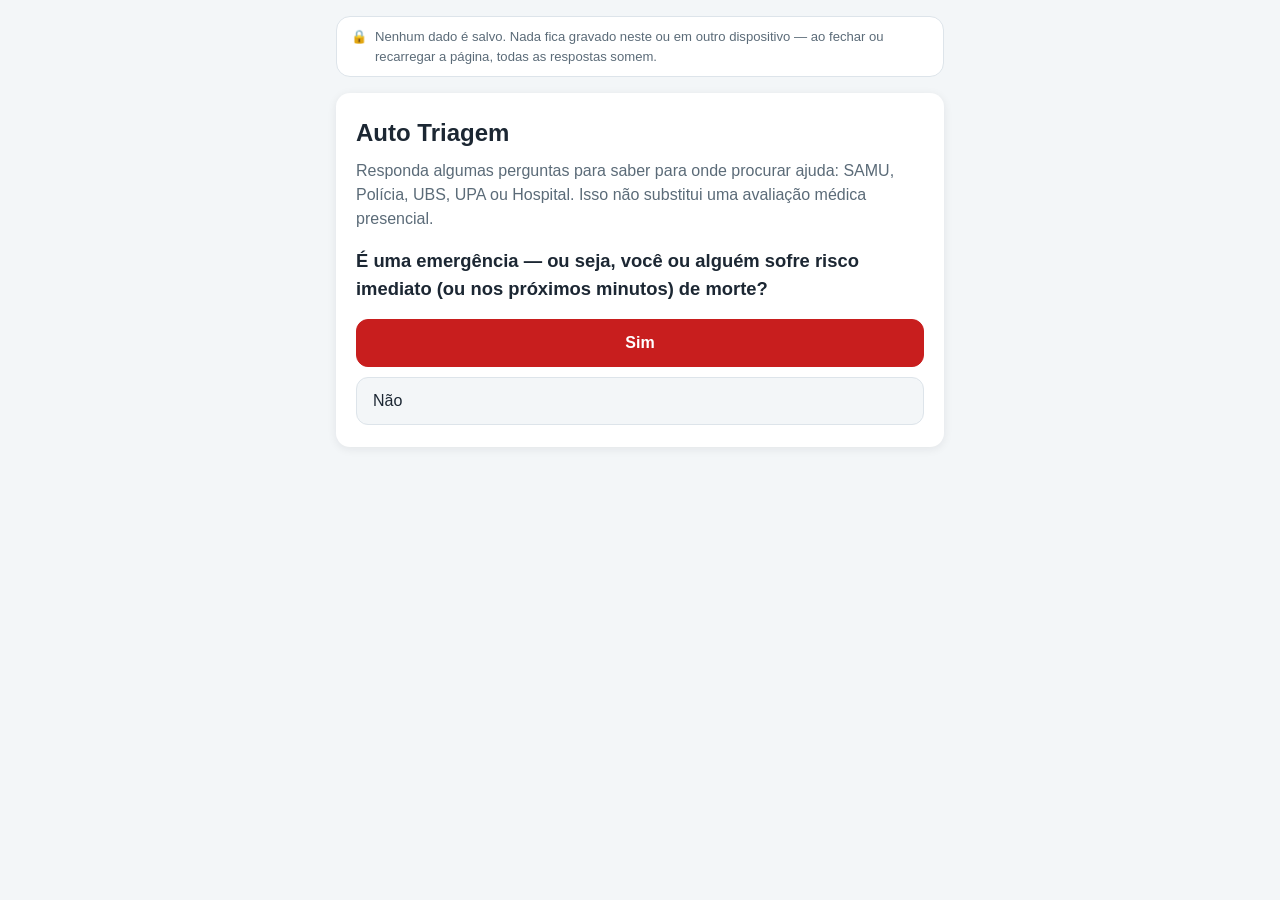
==== index.html @ 96cd01e3 "Add sistema de auto triagem (SAMU, Polícia, UBS, UPA, Hospital) App estático (HTML/CSS/JS puro, sem " ====
<!DOCTYPE html>
<html lang="pt-BR">
<head>
<meta charset="UTF-8" />
<meta name="viewport" content="width=device-width, initial-scale=1.0, maximum-scale=1" />
<title>Auto Triagem</title>
<meta name="description" content="Ferramenta de auto triagem para encaminhamento a SAMU, Polícia, UBS, UPA ou Hospital. Nenhum dado é salvo." />
<link rel="icon" href="data:," />
<link rel="stylesheet" href="styles.css" />
</head>
<body>
<div id="app" role="main"></div>
<script src="app.js"></script>
</body>
</html>
---- styles.css ----
:root {
  --bg: #f3f6f8;
  --surface: #ffffff;
  --text: #1c2733;
  --muted: #5b6b78;
  --border: #dde4ea;
  --primary: #0f766e;
  --primary-dark: #0b5750;
  --primary-contrast: #ffffff;
  --danger: #c81e1e;
  --danger-dark: #9c1717;
  --warning: #b45309;
  --warning-bg: #fef3c7;
  --hospital: #9d174d;
  --hospital-bg: #fce7f3;
  --upa: #b45309;
  --upa-bg: #fef3c7;
  --ubs: #15803d;
  --ubs-bg: #dcfce7;
  --samu: #c81e1e;
  --samu-bg: #fee2e2;
  --police: #4338ca;
  --police-bg: #e0e7ff;
  --radius: 14px;
  --shadow: 0 2px 10px rgba(20, 30, 40, 0.08);
}

@media (prefers-color-scheme: dark) {
  :root {
    --bg: #10161c;
    --surface: #1a232c;
    --text: #eef2f5;
    --muted: #a6b3bd;
    --border: #2a3742;
    --primary: #2dd4bf;
    --primary-dark: #14b8a6;
    --primary-contrast: #05201d;
    --danger: #f87171;
    --danger-dark: #ef4444;
    --warning: #fbbf24;
    --warning-bg: #3a2c0c;
    --hospital: #f472b6;
    --hospital-bg: #3a1130;
    --upa: #fbbf24;
    --upa-bg: #3a2c0c;
    --ubs: #4ade80;
    --ubs-bg: #0f2e1a;
    --samu: #f87171;
    --samu-bg: #3a1212;
    --police: #a5b4fc;
    --police-bg: #201f3a;
    --shadow: 0 2px 14px rgba(0, 0, 0, 0.4);
  }
}

* { box-sizing: border-box; }

html, body {
  margin: 0;
  padding: 0;
  background: var(--bg);
  color: var(--text);
  font-family: -apple-system, BlinkMacSystemFont, "Segoe UI", Roboto, Helvetica, Arial, sans-serif;
  line-height: 1.5;
}

#app {
  max-width: 640px;
  margin: 0 auto;
  padding: 16px 16px 48px;
  min-height: 100vh;
}

.privacy-banner {
  display: flex;
  gap: 8px;
  align-items: flex-start;
  background: var(--surface);
  border: 1px solid var(--border);
  border-radius: var(--radius);
  padding: 10px 14px;
  font-size: 0.82rem;
  color: var(--muted);
  margin-bottom: 16px;
}

.progress-wrap {
  height: 6px;
  background: var(--border);
  border-radius: 4px;
  margin-bottom: 20px;
  overflow: hidden;
}
.progress-bar {
  height: 100%;
  background: var(--primary);
  transition: width 0.25s ease;
}

.card {
  background: var(--surface);
  border-radius: var(--radius);
  box-shadow: var(--shadow);
  padding: 22px 20px;
  margin-bottom: 16px;
}

h1 {
  font-size: 1.5rem;
  margin: 0 0 8px;
}
h2 {
  font-size: 1.2rem;
  margin: 0 0 6px;
}
h3 {
  font-size: 1rem;
  margin: 18px 0 8px;
  color: var(--muted);
}
p.lede {
  color: var(--muted);
  margin-top: 0;
}

.step-label {
  font-size: 0.78rem;
  text-transform: uppercase;
  letter-spacing: 0.04em;
  color: var(--primary);
  font-weight: 700;
  margin-bottom: 6px;
}

.question {
  font-size: 1.15rem;
  font-weight: 600;
  margin: 0 0 16px;
}

.options {
  display: flex;
  flex-direction: column;
  gap: 10px;
}

.btn {
  display: block;
  width: 100%;
  text-align: left;
  background: var(--bg);
  border: 1.5px solid var(--border);
  color: var(--text);
  border-radius: 12px;
  padding: 14px 16px;
  font-size: 1rem;
  cursor: pointer;
  transition: border-color 0.15s, background 0.15s;
  font-family: inherit;
}
.btn:hover, .btn:focus-visible {
  border-color: var(--primary);
  background: color-mix(in srgb, var(--primary) 8%, var(--bg));
  outline: none;
}
.btn.selected {
  border-color: var(--primary);
  background: color-mix(in srgb, var(--primary) 14%, var(--bg));
  font-weight: 600;
}
.btn.primary {
  background: var(--primary);
  color: var(--primary-contrast);
  border-color: var(--primary);
  text-align: center;
  font-weight: 700;
}
.btn.primary:hover { background: var(--primary-dark); }
.btn.danger {
  background: var(--danger);
  border-color: var(--danger);
  color: #fff;
  text-align: center;
  font-weight: 700;
}
.btn.danger:hover { background: var(--danger-dark); }
.btn.ghost {
  background: transparent;
  border-color: transparent;
  color: var(--muted);
  text-align: center;
}
.btn.small {
  padding: 8px 12px;
  font-size: 0.85rem;
  width: auto;
  display: inline-block;
}

.btn-row {
  display: flex;
  gap: 10px;
  margin-top: 18px;
}
.btn-row .btn { flex: 1; }

input[type="number"], input[type="text"], input[type="date"] {
  width: 100%;
  padding: 13px 14px;
  font-size: 1.05rem;
  border-radius: 12px;
  border: 1.5px solid var(--border);
  background: var(--bg);
  color: var(--text);
  font-family: inherit;
}
input:focus { outline: 2px solid var(--primary); outline-offset: 1px; }

.field { margin-bottom: 14px; }
label.field-label {
  display: block;
  font-weight: 600;
  margin-bottom: 6px;
  font-size: 0.92rem;
}

.checklist {
  display: flex;
  flex-direction: column;
  gap: 8px;
}
.check-item {
  border: 1.5px solid var(--border);
  border-radius: 12px;
  padding: 4px 4px 4px 4px;
  background: var(--bg);
}
.check-item.checked { border-color: var(--primary); }
.check-item-header {
  display: flex;
  align-items: center;
  gap: 10px;
  padding: 10px 12px;
  cursor: pointer;
}
.check-item-header input[type="checkbox"] {
  width: 20px;
  height: 20px;
  flex-shrink: 0;
  accent-color: var(--primary);
}
.check-item-header span { font-size: 0.98rem; }
.sub-question {
  padding: 4px 14px 14px 44px;
}
.sub-question .sub-q-text {
  font-size: 0.85rem;
  color: var(--muted);
  margin-bottom: 6px;
}
.sub-options {
  display: flex;
  flex-direction: column;
  gap: 6px;
}
.sub-opt {
  display: flex;
  align-items: center;
  gap: 8px;
  font-size: 0.92rem;
  cursor: pointer;
}
.sub-opt input { accent-color: var(--primary); }

.category-title {
  font-weight: 700;
  font-size: 0.95rem;
  margin: 20px 0 8px;
  color: var(--text);
  border-bottom: 1px solid var(--border);
  padding-bottom: 4px;
}
.category-title:first-child { margin-top: 0; }

.extra-field {
  margin: 8px 14px 12px 44px;
}

.chip-row {
  display: flex;
  gap: 8px;
}
.chip-row .btn { flex: 1; text-align: center; }

.result-hero {
  border-radius: var(--radius);
  padding: 28px 20px;
  text-align: center;
  margin-bottom: 16px;
}
.result-hero.samu { background: var(--samu-bg); color: var(--samu); }
.result-hero.hospital { background: var(--hospital-bg); color: var(--hospital); }
.result-hero.upa { background: var(--upa-bg); color: var(--upa); }
.result-hero.ubs { background: var(--ubs-bg); color: var(--ubs); }
.result-hero .big-label {
  font-size: 1.9rem;
  font-weight: 800;
  margin: 6px 0;
}
.result-hero .sub-label {
  font-size: 0.95rem;
  color: var(--text);
  opacity: 0.85;
}

.call-btn {
  display: block;
  text-decoration: none;
  text-align: center;
  padding: 16px;
  border-radius: 12px;
  font-weight: 800;
  font-size: 1.15rem;
  margin-top: 14px;
}
.call-btn.samu { background: var(--samu); color: #fff; }
.call-btn.police { background: var(--police); color: #fff; }
.call-btn.outline {
  background: transparent;
  border: 1.5px solid currentColor;
}

.police-alert {
  background: var(--police-bg);
  color: var(--police);
  border-radius: var(--radius);
  padding: 16px 18px;
  margin-bottom: 16px;
}
.police-alert h2 { color: inherit; }

.summary-list {
  list-style: none;
  padding: 0;
  margin: 0;
  font-size: 0.92rem;
}
.summary-list li {
  padding: 7px 0;
  border-bottom: 1px solid var(--border);
  display: flex;
  justify-content: space-between;
  gap: 10px;
}
.summary-list li:last-child { border-bottom: none; }
.summary-list .k { color: var(--muted); }
.summary-list .v { font-weight: 600; text-align: right; }

.disclaimer {
  font-size: 0.8rem;
  color: var(--muted);
  text-align: center;
  margin-top: 22px;
  line-height: 1.5;
}

.error-text {
  color: var(--danger);
  font-size: 0.85rem;
  margin-top: -8px;
  margin-bottom: 12px;
}

.tag {
  display: inline-block;
  font-size: 0.72rem;
  font-weight: 700;
  padding: 2px 8px;
  border-radius: 999px;
  margin-left: 6px;
  vertical-align: middle;
}
.tag.samu { background: var(--samu-bg); color: var(--samu); }
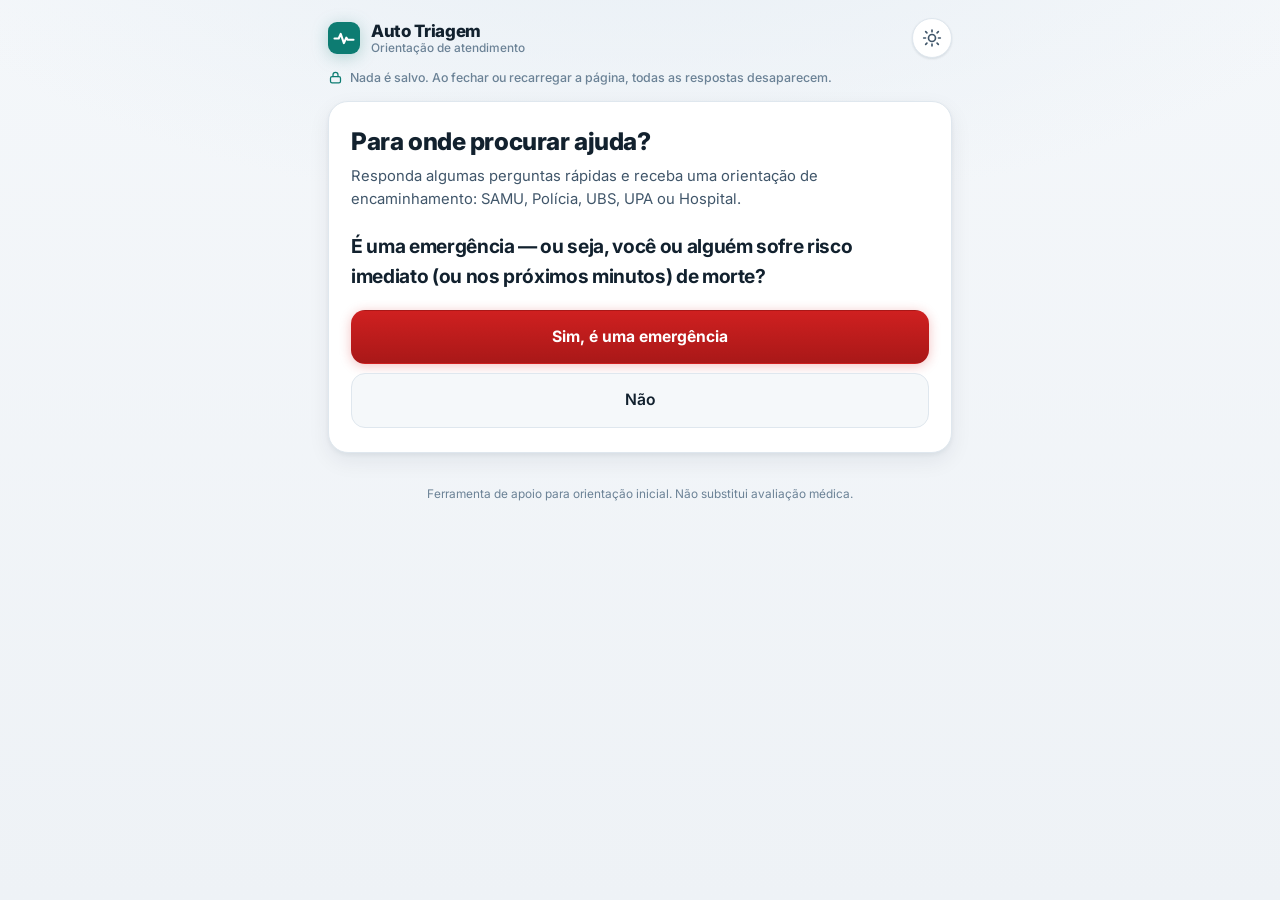
==== commit b70ea1f0: "Redesenha a interface e adiciona tema, sliders e acordeões - Tema claro (padrão) e escuro, alternado" ====
--- a/index.html
+++ b/index.html
@@ -1,15 +1,60 @@
 <!DOCTYPE html>
-<html lang="pt-BR">
+<html lang="pt-BR" data-theme="light">
 <head>
 <meta charset="UTF-8" />
-<meta name="viewport" content="width=device-width, initial-scale=1.0, maximum-scale=1" />
+<meta name="viewport" content="width=device-width, initial-scale=1.0" />
+<meta name="color-scheme" content="light dark" />
 <title>Auto Triagem</title>
 <meta name="description" content="Ferramenta de auto triagem para encaminhamento a SAMU, Polícia, UBS, UPA ou Hospital. Nenhum dado é salvo." />
 <link rel="icon" href="data:," />
+<link rel="preconnect" href="https://fonts.googleapis.com" />
+<link rel="preconnect" href="https://fonts.gstatic.com" crossorigin />
+<link href="https://fonts.googleapis.com/css2?family=Inter:wght@400;500;600;700;800&display=swap" rel="stylesheet" />
 <link rel="stylesheet" href="styles.css" />
 </head>
 <body>
-<div id="app" role="main"></div>
+
+<header class="app-header">
+  <div class="brand">
+    <span class="brand-mark" aria-hidden="true">
+      <svg viewBox="0 0 32 32" width="32" height="32">
+        <rect width="32" height="32" rx="9" fill="currentColor" />
+        <path d="M6.5 16.5h4.2l2-4.6 3.2 9.2 2.4-5.4 1.5 2.1h5.7"
+              stroke="#fff" stroke-width="2.1" fill="none"
+              stroke-linecap="round" stroke-linejoin="round" />
+      </svg>
+    </span>
+    <span class="brand-text">
+      <strong>Auto Triagem</strong>
+      <small>Orientação de atendimento</small>
+    </span>
+  </div>
+
+  <button id="theme-toggle" class="icon-btn" type="button" aria-label="Alternar tema claro e escuro" title="Alternar tema">
+    <svg class="ico-sun" viewBox="0 0 24 24" width="20" height="20" fill="none" stroke="currentColor" stroke-width="2" stroke-linecap="round">
+      <circle cx="12" cy="12" r="4.2" />
+      <path d="M12 2.4v2.2M12 19.4v2.2M4.2 12H2M22 12h-2.2M5.9 5.9 4.4 4.4M19.6 19.6l-1.5-1.5M18.1 5.9l1.5-1.5M4.4 19.6l1.5-1.5" />
+    </svg>
+    <svg class="ico-moon" viewBox="0 0 24 24" width="20" height="20" fill="none" stroke="currentColor" stroke-width="2" stroke-linecap="round" stroke-linejoin="round">
+      <path d="M20.5 14.3A8.6 8.6 0 0 1 9.7 3.5a8.6 8.6 0 1 0 10.8 10.8Z" />
+    </svg>
+  </button>
+</header>
+
+<div class="privacy-note" role="note">
+  <svg viewBox="0 0 24 24" width="15" height="15" fill="none" stroke="currentColor" stroke-width="2" stroke-linecap="round" stroke-linejoin="round" aria-hidden="true">
+    <rect x="4" y="10.5" width="16" height="10" rx="2.5" />
+    <path d="M8 10.5V7.6a4 4 0 0 1 8 0v2.9" />
+  </svg>
+  <span>Nada é salvo. Ao fechar ou recarregar a página, todas as respostas desaparecem.</span>
+</div>
+
+<main id="app" role="main"></main>
+
+<footer class="app-footer">
+  Ferramenta de apoio para orientação inicial. Não substitui avaliação médica.
+</footer>
+
 <script src="app.js"></script>
 </body>
 </html>
--- a/styles.css
+++ b/styles.css
@@ -1,383 +1,770 @@
+/* =========================================================================
+   AUTO TRIAGEM — folha de estilo
+   Tema claro por padrão; tema escuro via [data-theme="dark"] no <html>.
+   ========================================================================= */
+
+/* ------------------------------ Tokens: claro ---------------------------- */
+
 :root {
-  --bg: #f3f6f8;
+  --bg: #eef2f6;
+  --bg-grad-a: #e8eff5;
+  --bg-grad-b: #f4f7fa;
   --surface: #ffffff;
-  --text: #1c2733;
-  --muted: #5b6b78;
-  --border: #dde4ea;
-  --primary: #0f766e;
-  --primary-dark: #0b5750;
-  --primary-contrast: #ffffff;
-  --danger: #c81e1e;
-  --danger-dark: #9c1717;
-  --warning: #b45309;
-  --warning-bg: #fef3c7;
-  --hospital: #9d174d;
-  --hospital-bg: #fce7f3;
-  --upa: #b45309;
-  --upa-bg: #fef3c7;
-  --ubs: #15803d;
-  --ubs-bg: #dcfce7;
-  --samu: #c81e1e;
-  --samu-bg: #fee2e2;
-  --police: #4338ca;
-  --police-bg: #e0e7ff;
-  --radius: 14px;
-  --shadow: 0 2px 10px rgba(20, 30, 40, 0.08);
-}
-
-@media (prefers-color-scheme: dark) {
-  :root {
-    --bg: #10161c;
-    --surface: #1a232c;
-    --text: #eef2f5;
-    --muted: #a6b3bd;
-    --border: #2a3742;
-    --primary: #2dd4bf;
-    --primary-dark: #14b8a6;
-    --primary-contrast: #05201d;
-    --danger: #f87171;
-    --danger-dark: #ef4444;
-    --warning: #fbbf24;
-    --warning-bg: #3a2c0c;
-    --hospital: #f472b6;
-    --hospital-bg: #3a1130;
-    --upa: #fbbf24;
-    --upa-bg: #3a2c0c;
-    --ubs: #4ade80;
-    --ubs-bg: #0f2e1a;
-    --samu: #f87171;
-    --samu-bg: #3a1212;
-    --police: #a5b4fc;
-    --police-bg: #201f3a;
-    --shadow: 0 2px 14px rgba(0, 0, 0, 0.4);
-  }
-}
+  --surface-2: #f5f8fa;
+  --surface-3: #eef3f7;
+
+  --text: #12212e;
+  --text-soft: #40566a;
+  --muted: #6b8296;
+
+  --border: #dfe7ee;
+  --border-strong: #c8d5e0;
+
+  --brand: #0d7c72;
+  --brand-strong: #0a615a;
+  --brand-soft: #e2f3f1;
+  --brand-on: #ffffff;
+
+  --danger: #cf2020;
+  --danger-strong: #a91818;
+  --danger-soft: #fdeaea;
+  --danger-on: #ffffff;
+
+  --hospital: #a41248;
+  --hospital-soft: #fce9f0;
+  --upa: #a75a06;
+  --upa-soft: #fdf1dc;
+  --ubs: #17743d;
+  --ubs-soft: #e2f6e9;
+  --police: #3b3ac4;
+  --police-soft: #e8e8fc;
+  --police-on: #ffffff;
+
+  --track: #dbe4ec;
+  --shadow-sm: 0 1px 2px rgba(15, 35, 55, .06), 0 1px 3px rgba(15, 35, 55, .05);
+  --shadow: 0 2px 4px rgba(15, 35, 55, .05), 0 8px 22px rgba(15, 35, 55, .07);
+  --shadow-lg: 0 4px 10px rgba(15, 35, 55, .07), 0 18px 40px rgba(15, 35, 55, .11);
+  --ring: rgba(13, 124, 114, .28);
+
+  --r-sm: 10px;
+  --r: 14px;
+  --r-lg: 20px;
+  --r-full: 999px;
+}
+
+/* ------------------------------ Tokens: escuro --------------------------- */
+
+:root[data-theme="dark"] {
+  --bg: #0b1117;
+  --bg-grad-a: #0d151d;
+  --bg-grad-b: #0a1016;
+  --surface: #151f29;
+  --surface-2: #1b2732;
+  --surface-3: #223040;
+
+  --text: #eaf1f7;
+  --text-soft: #b7c7d4;
+  --muted: #8ba0b1;
+
+  --border: #263442;
+  --border-strong: #35485a;
+
+  --brand: #2fd0bd;
+  --brand-strong: #55e0cf;
+  --brand-soft: #10312e;
+  --brand-on: #04201d;
+
+  --danger: #ff7070;
+  --danger-strong: #f45252;
+  --danger-soft: #331414;
+  --danger-on: #2c0606;
+
+  --hospital: #ff8ec0;
+  --hospital-soft: #35112a;
+  --upa: #ffc861;
+  --upa-soft: #33260c;
+  --ubs: #62e08e;
+  --ubs-soft: #0d2c1a;
+  --police: #a9aaff;
+  --police-soft: #1c1c3d;
+  --police-on: #12113a;
+
+  --track: #2b3a49;
+  --shadow-sm: 0 1px 2px rgba(0, 0, 0, .4);
+  --shadow: 0 2px 6px rgba(0, 0, 0, .45), 0 10px 26px rgba(0, 0, 0, .4);
+  --shadow-lg: 0 6px 14px rgba(0, 0, 0, .5), 0 20px 46px rgba(0, 0, 0, .5);
+  --ring: rgba(47, 208, 189, .32);
+}
+
+/* --------------------------------- Base ---------------------------------- */
 
 * { box-sizing: border-box; }
 
-html, body {
+html { -webkit-text-size-adjust: 100%; }
+
+body {
   margin: 0;
-  padding: 0;
-  background: var(--bg);
+  min-height: 100vh;
+  background:
+    radial-gradient(1100px 460px at 50% -12%, var(--bg-grad-a), transparent 70%),
+    linear-gradient(180deg, var(--bg-grad-b), var(--bg));
+  background-attachment: fixed;
   color: var(--text);
-  font-family: -apple-system, BlinkMacSystemFont, "Segoe UI", Roboto, Helvetica, Arial, sans-serif;
-  line-height: 1.5;
-}
+  font-family: "Inter", -apple-system, BlinkMacSystemFont, "Segoe UI", Roboto, Helvetica, Arial, sans-serif;
+  font-size: 16px;
+  line-height: 1.55;
+  -webkit-font-smoothing: antialiased;
+}
+
+h1, h2, h3 { line-height: 1.25; letter-spacing: -0.017em; }
+
+/* -------------------------------- Header --------------------------------- */
+
+.app-header {
+  max-width: 660px;
+  margin: 0 auto;
+  padding: 18px 18px 10px;
+  display: flex;
+  align-items: center;
+  justify-content: space-between;
+  gap: 12px;
+}
+
+.brand { display: flex; align-items: center; gap: 11px; min-width: 0; }
+.brand-mark { color: var(--brand); display: flex; filter: drop-shadow(0 3px 8px var(--ring)); }
+.brand-text { display: flex; flex-direction: column; line-height: 1.2; min-width: 0; }
+.brand-text strong { font-size: 1.06rem; font-weight: 800; letter-spacing: -0.02em; }
+.brand-text small { font-size: 0.74rem; color: var(--muted); font-weight: 500; }
+
+.icon-btn {
+  flex-shrink: 0;
+  width: 40px;
+  height: 40px;
+  display: grid;
+  place-items: center;
+  border-radius: var(--r-full);
+  border: 1px solid var(--border);
+  background: var(--surface);
+  color: var(--text-soft);
+  cursor: pointer;
+  box-shadow: var(--shadow-sm);
+  transition: color .15s, border-color .15s, transform .12s;
+}
+.icon-btn:hover { color: var(--brand); border-color: var(--brand); }
+.icon-btn:active { transform: scale(.94); }
+.icon-btn .ico-moon { display: none; }
+:root[data-theme="dark"] .icon-btn .ico-sun { display: none; }
+:root[data-theme="dark"] .icon-btn .ico-moon { display: block; }
+
+/* ----------------------------- Nota privacidade -------------------------- */
+
+.privacy-note {
+  max-width: 660px;
+  margin: 0 auto;
+  padding: 0 18px 14px;
+  display: flex;
+  align-items: center;
+  gap: 7px;
+  font-size: 0.775rem;
+  color: var(--muted);
+  font-weight: 500;
+}
+.privacy-note svg { flex-shrink: 0; color: var(--brand); }
+
+/* --------------------------------- Layout -------------------------------- */
 
 #app {
-  max-width: 640px;
+  max-width: 660px;
   margin: 0 auto;
-  padding: 16px 16px 48px;
-  min-height: 100vh;
-}
-
-.privacy-banner {
-  display: flex;
-  gap: 8px;
-  align-items: flex-start;
+  padding: 0 18px 12px;
+}
+
+.app-footer {
+  max-width: 660px;
+  margin: 0 auto;
+  padding: 6px 18px 40px;
+  text-align: center;
+  font-size: 0.74rem;
+  color: var(--muted);
+}
+
+/* -------------------------------- Progresso ------------------------------ */
+
+.progress {
+  display: flex;
+  align-items: center;
+  gap: 11px;
+  margin-bottom: 16px;
+}
+.progress-track {
+  flex: 1;
+  height: 6px;
+  background: var(--track);
+  border-radius: var(--r-full);
+  overflow: hidden;
+}
+.progress-fill {
+  height: 100%;
+  border-radius: var(--r-full);
+  background: linear-gradient(90deg, var(--brand), var(--brand-strong));
+  transition: width .35s cubic-bezier(.4, 0, .2, 1);
+}
+.progress-step {
+  font-size: 0.72rem;
+  font-weight: 700;
+  color: var(--muted);
+  font-variant-numeric: tabular-nums;
+  white-space: nowrap;
+}
+
+/* --------------------------------- Cards --------------------------------- */
+
+.card {
   background: var(--surface);
   border: 1px solid var(--border);
-  border-radius: var(--radius);
-  padding: 10px 14px;
-  font-size: 0.82rem;
-  color: var(--muted);
-  margin-bottom: 16px;
-}
-
-.progress-wrap {
-  height: 6px;
-  background: var(--border);
-  border-radius: 4px;
-  margin-bottom: 20px;
-  overflow: hidden;
-}
-.progress-bar {
-  height: 100%;
-  background: var(--primary);
-  transition: width 0.25s ease;
-}
-
-.card {
-  background: var(--surface);
-  border-radius: var(--radius);
+  border-radius: var(--r-lg);
   box-shadow: var(--shadow);
-  padding: 22px 20px;
-  margin-bottom: 16px;
-}
-
-h1 {
-  font-size: 1.5rem;
-  margin: 0 0 8px;
-}
-h2 {
+  padding: 24px 22px;
+  margin-bottom: 14px;
+  animation: rise .32s cubic-bezier(.2, .7, .3, 1) both;
+}
+
+@keyframes rise {
+  from { opacity: 0; transform: translateY(9px); }
+  to   { opacity: 1; transform: none; }
+}
+@media (prefers-reduced-motion: reduce) {
+  .card { animation: none; }
+  * { transition-duration: .01ms !important; }
+}
+
+.eyebrow {
+  display: inline-flex;
+  align-items: center;
+  gap: 6px;
+  font-size: 0.68rem;
+  font-weight: 800;
+  text-transform: uppercase;
+  letter-spacing: .09em;
+  color: var(--brand);
+  background: var(--brand-soft);
+  padding: 4px 10px;
+  border-radius: var(--r-full);
+  margin-bottom: 13px;
+}
+.eyebrow.is-danger { color: var(--danger); background: var(--danger-soft); }
+
+h1 { font-size: 1.52rem; font-weight: 800; margin: 0 0 8px; }
+h2 { font-size: 1.12rem; font-weight: 700; margin: 0 0 8px; }
+
+.lede { color: var(--text-soft); margin: 0 0 4px; font-size: 0.925rem; }
+
+.question {
   font-size: 1.2rem;
+  font-weight: 700;
+  letter-spacing: -0.018em;
   margin: 0 0 6px;
 }
-h3 {
-  font-size: 1rem;
-  margin: 18px 0 8px;
-  color: var(--muted);
-}
-p.lede {
-  color: var(--muted);
-  margin-top: 0;
-}
-
-.step-label {
-  font-size: 0.78rem;
-  text-transform: uppercase;
-  letter-spacing: 0.04em;
-  color: var(--primary);
-  font-weight: 700;
-  margin-bottom: 6px;
-}
-
-.question {
-  font-size: 1.15rem;
-  font-weight: 600;
-  margin: 0 0 16px;
-}
-
-.options {
-  display: flex;
-  flex-direction: column;
-  gap: 10px;
-}
+.hint {
+  font-size: 0.85rem;
+  color: var(--muted);
+  margin: 0 0 18px;
+}
+.question + .options,
+.question + .range-field,
+.question + .accordion { margin-top: 18px; }
+
+/* -------------------------------- Botões --------------------------------- */
+
+.options { display: flex; flex-direction: column; gap: 9px; }
 
 .btn {
   display: block;
   width: 100%;
   text-align: left;
-  background: var(--bg);
+  font: inherit;
+  font-size: 0.98rem;
+  font-weight: 500;
+  color: var(--text);
+  background: var(--surface-2);
   border: 1.5px solid var(--border);
-  color: var(--text);
-  border-radius: 12px;
+  border-radius: var(--r);
   padding: 14px 16px;
-  font-size: 1rem;
-  cursor: pointer;
-  transition: border-color 0.15s, background 0.15s;
-  font-family: inherit;
-}
-.btn:hover, .btn:focus-visible {
-  border-color: var(--primary);
-  background: color-mix(in srgb, var(--primary) 8%, var(--bg));
-  outline: none;
-}
-.btn.selected {
-  border-color: var(--primary);
-  background: color-mix(in srgb, var(--primary) 14%, var(--bg));
-  font-weight: 600;
-}
+  cursor: pointer;
+  transition: border-color .15s, background .15s, transform .1s, box-shadow .15s;
+}
+.btn:hover {
+  border-color: var(--brand);
+  background: var(--brand-soft);
+}
+.btn:active { transform: scale(.988); }
+.btn:focus-visible { outline: none; box-shadow: 0 0 0 3.5px var(--ring); border-color: var(--brand); }
+
 .btn.primary {
-  background: var(--primary);
-  color: var(--primary-contrast);
-  border-color: var(--primary);
   text-align: center;
   font-weight: 700;
-}
-.btn.primary:hover { background: var(--primary-dark); }
+  color: var(--brand-on);
+  background: linear-gradient(180deg, var(--brand), var(--brand-strong));
+  border-color: transparent;
+  box-shadow: 0 2px 10px var(--ring);
+}
+.btn.primary:hover { filter: brightness(1.07); background: linear-gradient(180deg, var(--brand), var(--brand-strong)); }
+
 .btn.danger {
-  background: var(--danger);
-  border-color: var(--danger);
-  color: #fff;
   text-align: center;
   font-weight: 700;
-}
-.btn.danger:hover { background: var(--danger-dark); }
-.btn.ghost {
+  color: var(--danger-on);
+  background: linear-gradient(180deg, var(--danger), var(--danger-strong));
+  border-color: transparent;
+  box-shadow: 0 2px 12px rgba(207, 32, 32, .28);
+}
+.btn.danger:hover { filter: brightness(1.06); background: linear-gradient(180deg, var(--danger), var(--danger-strong)); }
+
+.btn.subtle {
+  text-align: center;
   background: transparent;
-  border-color: transparent;
-  color: var(--muted);
+  border-color: var(--border-strong);
+  color: var(--text-soft);
+  font-weight: 600;
+}
+.btn.subtle:hover { border-color: var(--brand); color: var(--brand); background: var(--brand-soft); }
+
+.btn.center { text-align: center; font-weight: 600; }
+
+.btn-row { display: flex; gap: 9px; margin-top: 18px; }
+.btn-row .btn { flex: 1; }
+.btn-row .btn.grow-2 { flex: 1.6; }
+
+.back-btn {
+  display: inline-flex;
+  align-items: center;
+  gap: 5px;
+  background: none;
+  border: none;
+  font: inherit;
+  font-size: 0.82rem;
+  font-weight: 600;
+  color: var(--muted);
+  cursor: pointer;
+  padding: 0;
+  margin-bottom: 14px;
+  transition: color .15s;
+}
+.back-btn:hover { color: var(--brand); }
+
+/* -------------------------- Chips (trimestre) ---------------------------- */
+
+.chip-row { display: flex; gap: 9px; }
+.chip {
+  flex: 1;
+  font: inherit;
+  font-size: 1.28rem;
+  font-weight: 800;
+  color: var(--text);
+  background: var(--surface-2);
+  border: 1.5px solid var(--border);
+  border-radius: var(--r);
+  padding: 20px 6px 15px;
+  cursor: pointer;
+  line-height: 1.1;
+  transition: border-color .15s, background .15s, transform .1s;
+}
+.chip small {
+  display: block;
+  font-size: 0.66rem;
+  font-weight: 600;
+  color: var(--muted);
+  text-transform: uppercase;
+  letter-spacing: .07em;
+  margin-top: 4px;
+}
+.chip:hover { border-color: var(--brand); background: var(--brand-soft); }
+.chip:active { transform: scale(.97); }
+
+/* -------------------------------- Range ---------------------------------- */
+
+.range-field {
+  background: var(--surface-2);
+  border: 1px solid var(--border);
+  border-radius: var(--r-lg);
+  padding: 22px 20px 16px;
+}
+
+.range-readout {
   text-align: center;
-}
-.btn.small {
-  padding: 8px 12px;
-  font-size: 0.85rem;
-  width: auto;
-  display: inline-block;
-}
-
-.btn-row {
-  display: flex;
+  margin-bottom: 16px;
+  line-height: 1;
+}
+.range-value {
+  font-size: 3.1rem;
+  font-weight: 800;
+  letter-spacing: -0.045em;
+  color: var(--brand);
+  font-variant-numeric: tabular-nums;
+}
+.range-unit {
+  display: block;
+  font-size: 0.79rem;
+  font-weight: 600;
+  color: var(--muted);
+  text-transform: uppercase;
+  letter-spacing: .1em;
+  margin-top: 7px;
+}
+
+input[type="range"] {
+  -webkit-appearance: none;
+  appearance: none;
+  width: 100%;
+  height: 8px;
+  margin: 8px 0;
+  border-radius: var(--r-full);
+  background: linear-gradient(
+    to right,
+    var(--brand) 0%,
+    var(--brand) var(--fill, 50%),
+    var(--track) var(--fill, 50%),
+    var(--track) 100%
+  );
+  cursor: pointer;
+  outline: none;
+}
+input[type="range"]::-webkit-slider-thumb {
+  -webkit-appearance: none;
+  appearance: none;
+  width: 27px;
+  height: 27px;
+  border-radius: 50%;
+  background: var(--surface);
+  border: 3.5px solid var(--brand);
+  box-shadow: var(--shadow-sm);
+  cursor: grab;
+  transition: transform .12s;
+}
+input[type="range"]::-webkit-slider-thumb:active { transform: scale(1.14); cursor: grabbing; }
+input[type="range"]::-moz-range-thumb {
+  width: 20px;
+  height: 20px;
+  border-radius: 50%;
+  background: var(--surface);
+  border: 3.5px solid var(--brand);
+  box-shadow: var(--shadow-sm);
+  cursor: grab;
+}
+input[type="range"]:focus-visible { box-shadow: 0 0 0 3.5px var(--ring); }
+
+.range-scale {
+  display: flex;
+  justify-content: space-between;
+  font-size: 0.72rem;
+  font-weight: 600;
+  color: var(--muted);
+  font-variant-numeric: tabular-nums;
+}
+
+/* ------------------------------- Acordeão -------------------------------- */
+
+.accordion { display: flex; flex-direction: column; gap: 9px; }
+
+.section {
+  border: 1px solid var(--border);
+  border-radius: var(--r);
+  background: var(--surface-2);
+  overflow: hidden;
+  transition: border-color .18s, box-shadow .18s;
+}
+.section.open { border-color: var(--border-strong); box-shadow: var(--shadow-sm); }
+.section.has-marks { border-color: var(--brand); }
+
+.section-head {
+  display: flex;
+  align-items: center;
   gap: 10px;
-  margin-top: 18px;
-}
-.btn-row .btn { flex: 1; }
-
-input[type="number"], input[type="text"], input[type="date"] {
   width: 100%;
-  padding: 13px 14px;
-  font-size: 1.05rem;
-  border-radius: 12px;
-  border: 1.5px solid var(--border);
-  background: var(--bg);
+  font: inherit;
+  text-align: left;
+  background: none;
+  border: none;
+  padding: 15px 16px;
+  cursor: pointer;
   color: var(--text);
-  font-family: inherit;
-}
-input:focus { outline: 2px solid var(--primary); outline-offset: 1px; }
-
-.field { margin-bottom: 14px; }
-label.field-label {
-  display: block;
-  font-weight: 600;
-  margin-bottom: 6px;
-  font-size: 0.92rem;
-}
-
-.checklist {
-  display: flex;
-  flex-direction: column;
-  gap: 8px;
-}
+}
+.section-title { flex: 1; font-weight: 700; font-size: 0.96rem; }
+.section-count {
+  font-size: 0.7rem;
+  font-weight: 800;
+  color: var(--brand-on);
+  background: var(--brand);
+  border-radius: var(--r-full);
+  min-width: 21px;
+  height: 21px;
+  padding: 0 6px;
+  display: grid;
+  place-items: center;
+  font-variant-numeric: tabular-nums;
+}
+.section-caret {
+  color: var(--muted);
+  flex-shrink: 0;
+  transition: transform .22s cubic-bezier(.4, 0, .2, 1);
+}
+.section.open .section-caret { transform: rotate(180deg); }
+
+.section-body { padding: 0 10px 10px; display: flex; flex-direction: column; gap: 7px; }
+.section:not(.open) .section-body { display: none; }
+
+/* ------------------------------ Itens marcáveis -------------------------- */
+
 .check-item {
   border: 1.5px solid var(--border);
-  border-radius: 12px;
-  padding: 4px 4px 4px 4px;
-  background: var(--bg);
-}
-.check-item.checked { border-color: var(--primary); }
-.check-item-header {
-  display: flex;
-  align-items: center;
-  gap: 10px;
-  padding: 10px 12px;
-  cursor: pointer;
-}
-.check-item-header input[type="checkbox"] {
+  border-radius: var(--r-sm);
+  background: var(--surface);
+  transition: border-color .15s, background .15s;
+}
+.check-item.checked { border-color: var(--brand); background: var(--brand-soft); }
+
+.check-head {
+  display: flex;
+  align-items: center;
+  gap: 11px;
+  padding: 12px 13px;
+  cursor: pointer;
+}
+.check-head input[type="checkbox"] {
+  flex-shrink: 0;
   width: 20px;
   height: 20px;
+  margin: 0;
+  accent-color: var(--brand);
+  cursor: pointer;
+}
+.check-head span { font-size: 0.93rem; line-height: 1.4; }
+
+.follow-up {
+  padding: 2px 14px 13px 44px;
+  border-top: 1px dashed var(--border);
+  margin-top: 2px;
+  padding-top: 11px;
+}
+.follow-up-label {
+  font-size: 0.755rem;
+  font-weight: 700;
+  text-transform: uppercase;
+  letter-spacing: .06em;
+  color: var(--muted);
+  margin-bottom: 8px;
+}
+.radio-list { display: flex; flex-direction: column; gap: 7px; }
+.radio-opt {
+  display: flex;
+  align-items: flex-start;
+  gap: 9px;
+  font-size: 0.89rem;
+  line-height: 1.4;
+  cursor: pointer;
+  color: var(--text-soft);
+}
+.radio-opt input {
+  margin: 2px 0 0;
+  accent-color: var(--brand);
+  cursor: pointer;
   flex-shrink: 0;
-  accent-color: var(--primary);
-}
-.check-item-header span { font-size: 0.98rem; }
-.sub-question {
-  padding: 4px 14px 14px 44px;
-}
-.sub-question .sub-q-text {
+}
+.radio-opt:hover { color: var(--text); }
+
+.extra-field { padding: 2px 14px 13px 44px; }
+.extra-field input[type="date"] {
+  width: 100%;
+  font: inherit;
+  font-size: 0.9rem;
+  padding: 9px 11px;
+  border-radius: var(--r-sm);
+  border: 1.5px solid var(--border);
+  background: var(--surface-2);
+  color: var(--text);
+}
+.extra-field input[type="date"]:focus-visible { outline: none; box-shadow: 0 0 0 3px var(--ring); border-color: var(--brand); }
+.extra-label {
+  display: block;
+  font-size: 0.755rem;
+  font-weight: 700;
+  text-transform: uppercase;
+  letter-spacing: .06em;
+  color: var(--muted);
+  margin-bottom: 7px;
+}
+
+/* -------------------------------- Erros ---------------------------------- */
+
+.error-text {
+  display: flex;
+  align-items: center;
+  gap: 7px;
+  color: var(--danger);
+  background: var(--danger-soft);
+  border-radius: var(--r-sm);
+  padding: 10px 13px;
   font-size: 0.85rem;
-  color: var(--muted);
-  margin-bottom: 6px;
-}
-.sub-options {
-  display: flex;
-  flex-direction: column;
-  gap: 6px;
-}
-.sub-opt {
-  display: flex;
-  align-items: center;
-  gap: 8px;
-  font-size: 0.92rem;
-  cursor: pointer;
-}
-.sub-opt input { accent-color: var(--primary); }
-
-.category-title {
-  font-weight: 700;
-  font-size: 0.95rem;
-  margin: 20px 0 8px;
-  color: var(--text);
-  border-bottom: 1px solid var(--border);
-  padding-bottom: 4px;
-}
-.category-title:first-child { margin-top: 0; }
-
-.extra-field {
-  margin: 8px 14px 12px 44px;
-}
-
-.chip-row {
-  display: flex;
-  gap: 8px;
-}
-.chip-row .btn { flex: 1; text-align: center; }
-
-.result-hero {
-  border-radius: var(--radius);
-  padding: 28px 20px;
+  font-weight: 600;
+  margin-top: 14px;
+}
+
+/* ------------------------------- Resultado ------------------------------- */
+
+.verdict {
+  border-radius: var(--r-lg);
+  padding: 30px 22px;
   text-align: center;
-  margin-bottom: 16px;
-}
-.result-hero.samu { background: var(--samu-bg); color: var(--samu); }
-.result-hero.hospital { background: var(--hospital-bg); color: var(--hospital); }
-.result-hero.upa { background: var(--upa-bg); color: var(--upa); }
-.result-hero.ubs { background: var(--ubs-bg); color: var(--ubs); }
-.result-hero .big-label {
-  font-size: 1.9rem;
+  margin-bottom: 14px;
+  border: 1px solid transparent;
+  animation: rise .38s cubic-bezier(.2, .7, .3, 1) both;
+}
+.verdict-kicker {
+  font-size: 0.7rem;
   font-weight: 800;
-  margin: 6px 0;
-}
-.result-hero .sub-label {
-  font-size: 0.95rem;
-  color: var(--text);
-  opacity: 0.85;
-}
+  text-transform: uppercase;
+  letter-spacing: .13em;
+  opacity: .8;
+}
+.verdict-icon { margin: 12px auto 2px; display: block; }
+.verdict-name {
+  font-size: 2.3rem;
+  font-weight: 800;
+  letter-spacing: -0.035em;
+  margin: 4px 0 8px;
+}
+.verdict-sub { font-size: 0.93rem; font-weight: 500; opacity: .92; max-width: 30ch; margin: 0 auto; }
+
+.verdict.hospital { background: var(--hospital-soft); color: var(--hospital); border-color: color-mix(in srgb, var(--hospital) 22%, transparent); }
+.verdict.upa      { background: var(--upa-soft);      color: var(--upa);      border-color: color-mix(in srgb, var(--upa) 22%, transparent); }
+.verdict.ubs      { background: var(--ubs-soft);      color: var(--ubs);      border-color: color-mix(in srgb, var(--ubs) 22%, transparent); }
+.verdict.samu     { background: var(--danger-soft);   color: var(--danger);   border-color: color-mix(in srgb, var(--danger) 22%, transparent); }
 
 .call-btn {
-  display: block;
+  display: flex;
+  align-items: center;
+  justify-content: center;
+  gap: 9px;
   text-decoration: none;
-  text-align: center;
   padding: 16px;
-  border-radius: 12px;
+  border-radius: var(--r);
   font-weight: 800;
-  font-size: 1.15rem;
-  margin-top: 14px;
-}
-.call-btn.samu { background: var(--samu); color: #fff; }
-.call-btn.police { background: var(--police); color: #fff; }
+  font-size: 1.08rem;
+  margin-top: 11px;
+  transition: filter .15s, transform .1s;
+}
+.call-btn:active { transform: scale(.985); }
+.call-btn.solid-samu { background: linear-gradient(180deg, var(--danger), var(--danger-strong)); color: var(--danger-on); box-shadow: 0 3px 14px rgba(207, 32, 32, .3); }
+.call-btn.solid-samu:hover { filter: brightness(1.06); }
+.call-btn.solid-police { background: var(--police); color: var(--police-on); }
+.call-btn.solid-police:hover { filter: brightness(1.08); }
 .call-btn.outline {
   background: transparent;
   border: 1.5px solid currentColor;
-}
-
-.police-alert {
-  background: var(--police-bg);
+  font-size: 0.98rem;
+}
+.call-btn.outline:hover { background: color-mix(in srgb, currentColor 10%, transparent); }
+
+.link-btn {
+  display: flex;
+  align-items: center;
+  justify-content: center;
+  gap: 9px;
+  text-decoration: none;
+  padding: 15px;
+  border-radius: var(--r);
+  font-weight: 700;
+  font-size: 0.98rem;
+  color: var(--brand-on);
+  background: linear-gradient(180deg, var(--brand), var(--brand-strong));
+  box-shadow: 0 2px 10px var(--ring);
+  margin-top: 14px;
+  transition: filter .15s;
+}
+.link-btn:hover { filter: brightness(1.07); }
+
+.alert-police {
+  background: var(--police-soft);
   color: var(--police);
-  border-radius: var(--radius);
-  padding: 16px 18px;
-  margin-bottom: 16px;
-}
-.police-alert h2 { color: inherit; }
-
-.summary-list {
-  list-style: none;
-  padding: 0;
-  margin: 0;
-  font-size: 0.92rem;
-}
-.summary-list li {
-  padding: 7px 0;
+  border: 1px solid color-mix(in srgb, var(--police) 22%, transparent);
+  border-radius: var(--r-lg);
+  padding: 20px;
+  margin-bottom: 14px;
+}
+.alert-police h2 { color: inherit; }
+.alert-police p { color: inherit; opacity: .92; font-size: 0.9rem; margin: 0 0 4px; }
+
+/* -------------------------------- Resumo --------------------------------- */
+
+.sum-heading {
+  font-size: 0.7rem;
+  font-weight: 800;
+  text-transform: uppercase;
+  letter-spacing: .09em;
+  color: var(--muted);
+  margin: 20px 0 8px;
+}
+.sum-heading:first-of-type { margin-top: 16px; }
+
+.sum-list { list-style: none; padding: 0; margin: 0; }
+.sum-list li {
+  display: flex;
+  justify-content: space-between;
+  align-items: baseline;
+  gap: 14px;
+  padding: 9px 0;
   border-bottom: 1px solid var(--border);
-  display: flex;
-  justify-content: space-between;
-  gap: 10px;
-}
-.summary-list li:last-child { border-bottom: none; }
-.summary-list .k { color: var(--muted); }
-.summary-list .v { font-weight: 600; text-align: right; }
-
-.disclaimer {
+  font-size: 0.9rem;
+}
+.sum-list li:last-child { border-bottom: none; }
+.sum-list .k { color: var(--muted); }
+.sum-list .v { font-weight: 700; text-align: right; color: var(--text); white-space: nowrap; }
+
+/* Linhas de sintoma: o detalhe fica abaixo, para não quebrar à direita. */
+.sum-list li.stacked {
+  flex-direction: column;
+  align-items: flex-start;
+  gap: 3px;
+}
+.sum-list li.stacked .k { color: var(--text); font-weight: 600; }
+.sum-list li.stacked .d {
+  font-size: 0.83rem;
+  font-weight: 600;
+  color: var(--brand);
+  white-space: normal;
+}
+
+.pill-list { display: flex; flex-wrap: wrap; gap: 6px; }
+.pill {
   font-size: 0.8rem;
-  color: var(--muted);
-  text-align: center;
-  margin-top: 22px;
-  line-height: 1.5;
-}
-
-.error-text {
-  color: var(--danger);
-  font-size: 0.85rem;
-  margin-top: -8px;
-  margin-bottom: 12px;
-}
-
-.tag {
-  display: inline-block;
-  font-size: 0.72rem;
-  font-weight: 700;
-  padding: 2px 8px;
-  border-radius: 999px;
-  margin-left: 6px;
-  vertical-align: middle;
-}
-.tag.samu { background: var(--samu-bg); color: var(--samu); }
+  font-weight: 600;
+  padding: 5px 11px;
+  border-radius: var(--r-full);
+  background: var(--surface-3);
+  color: var(--text-soft);
+  border: 1px solid var(--border);
+}
+
+.note-card {
+  display: flex;
+  gap: 11px;
+  align-items: flex-start;
+  background: var(--upa-soft);
+  color: var(--upa);
+  border: 1px solid color-mix(in srgb, var(--upa) 20%, transparent);
+  border-radius: var(--r);
+  padding: 14px 16px;
+  font-size: 0.875rem;
+  font-weight: 600;
+  margin-bottom: 14px;
+}
+.note-card svg { flex-shrink: 0; margin-top: 1px; }
+
+/* ------------------------------- Responsivo ------------------------------ */
+
+@media (max-width: 400px) {
+  .card { padding: 20px 16px; }
+  .range-value { font-size: 2.6rem; }
+  .verdict-name { font-size: 1.95rem; }
+  .btn-row { flex-direction: column; }
+}
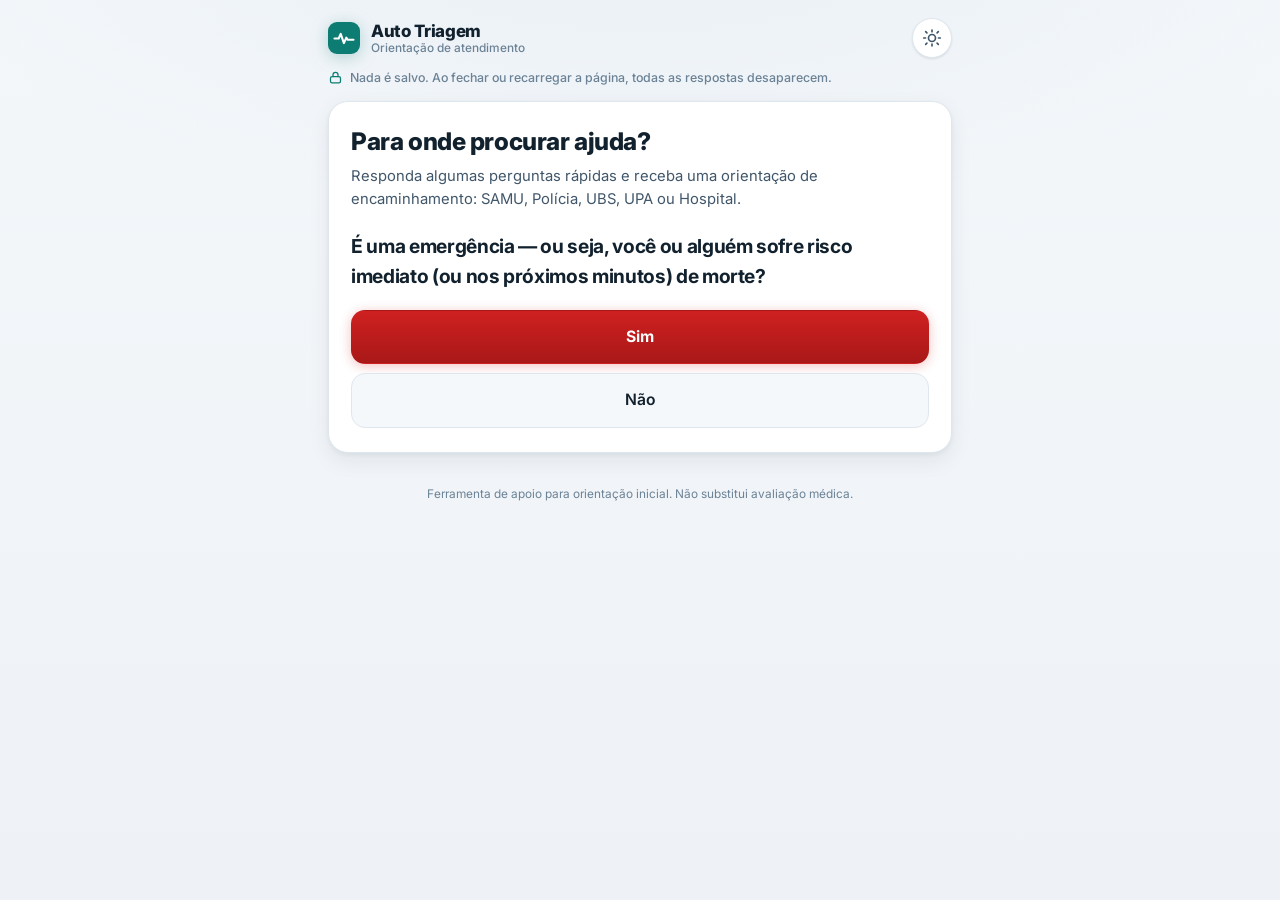
==== commit 37b1061b: "Adiciona altura para crianças, classificação de pressão e pergunta de fatores de alteração Régua de " ====
--- a/index.html
+++ b/index.html
@@ -55,6 +55,8 @@
   Ferramenta de apoio para orientação inicial. Não substitui avaliação médica.
 </footer>
 
+<script src="dadospressao.js"></script>
+<script src="sinergias.js"></script>
 <script src="app.js"></script>
 </body>
 </html>
--- a/styles.css
+++ b/styles.css
@@ -334,6 +334,8 @@
 .btn-row { display: flex; gap: 9px; margin-top: 18px; }
 .btn-row .btn { flex: 1; }
 .btn-row .btn.grow-2 { flex: 1.6; }
+/* `display:flex` venceria o `display:none` do atributo [hidden]. */
+.btn-row[hidden] { display: none; }
 
 .back-btn {
   display: inline-flex;
@@ -513,6 +515,511 @@
 .section-body { padding: 0 10px 10px; display: flex; flex-direction: column; gap: 7px; }
 .section:not(.open) .section-body { display: none; }
 
+/* ------------------- Sintomas em partes (um sistema por vez) ------------- */
+
+/* Trilha horizontal com todos os sistemas; rola sozinha no celular. */
+.trilha {
+  display: flex;
+  gap: 7px;
+  overflow-x: auto;
+  padding: 2px 2px 10px;
+  margin-bottom: 6px;
+  scrollbar-width: none;
+}
+.trilha::-webkit-scrollbar { display: none; }
+
+.trilha-item {
+  flex: 0 0 auto;
+  display: inline-flex;
+  align-items: center;
+  gap: 6px;
+  font: inherit;
+  font-size: 0.78rem;
+  font-weight: 600;
+  color: var(--muted);
+  background: var(--surface);
+  border: 1.5px solid var(--border);
+  border-radius: var(--r-full);
+  padding: 7px 13px;
+  cursor: pointer;
+  white-space: nowrap;
+  transition: color .15s, border-color .15s, background .15s;
+}
+.trilha-item:hover { color: var(--brand); border-color: var(--brand); }
+.trilha-item.marcado { color: var(--brand); border-color: var(--brand); }
+.trilha-item.atual {
+  color: var(--brand-on);
+  background: var(--brand);
+  border-color: var(--brand);
+  box-shadow: 0 2px 8px var(--ring);
+}
+.trilha-count {
+  font-size: 0.66rem;
+  font-weight: 800;
+  min-width: 17px;
+  height: 17px;
+  padding: 0 5px;
+  border-radius: var(--r-full);
+  display: grid;
+  place-items: center;
+  background: var(--brand);
+  color: var(--brand-on);
+  font-variant-numeric: tabular-nums;
+}
+.trilha-item.atual .trilha-count { background: var(--brand-on); color: var(--brand); }
+
+.sistema-head {
+  display: flex;
+  align-items: center;
+  gap: 11px;
+  margin-bottom: 6px;
+}
+.sistema-icone {
+  flex-shrink: 0;
+  width: 42px;
+  height: 42px;
+  display: grid;
+  place-items: center;
+  border-radius: var(--r);
+  background: var(--brand-soft);
+  color: var(--brand);
+}
+.sistema-nome {
+  margin: 0;
+  font-size: 1.16rem;
+  font-weight: 800;
+  letter-spacing: -0.02em;
+}
+
+.item-list { display: flex; flex-direction: column; gap: 8px; margin-top: 16px; }
+
+.parte-rodape {
+  margin-top: 15px;
+  padding-top: 13px;
+  border-top: 1px solid var(--border);
+  font-size: 0.8rem;
+  font-weight: 600;
+  color: var(--muted);
+  text-align: center;
+}
+
+/* Atalho para ver o encaminhamento sem passar por todos os sistemas. */
+.btn.atalho {
+  margin-top: 9px;
+  text-align: center;
+  font-size: 0.88rem;
+  font-weight: 600;
+  background: transparent;
+  border-style: dashed;
+  border-color: var(--border-strong);
+  color: var(--text-soft);
+  padding: 11px 14px;
+}
+.btn.atalho:hover { border-style: solid; border-color: var(--brand); color: var(--brand); background: var(--brand-soft); }
+
+/* ------------------- Painel deslizante (medições) ------------------------ */
+
+.slide-wrap {
+  /* `clip` recorta sem criar caixa rolável. Sem isso, focar um campo do
+     painel faz o navegador rolar este contêiner para "revelar" o elemento
+     pela posição de layout, ignorando o translate — e a tela sai do lugar. */
+  overflow: hidden;
+  overflow: clip;
+  transition: height .34s cubic-bezier(.4, 0, .2, 1);
+}
+.slide-track {
+  display: flex;
+  width: 200%;
+  align-items: flex-start;
+  transition: transform .34s cubic-bezier(.4, 0, .2, 1);
+}
+.slide-wrap.aberto .slide-track { transform: translateX(-50%); }
+.slide-pane { width: 50%; flex: 0 0 50%; }
+.painel-card { margin-bottom: 0; }
+
+/* Troca de conteúdo DENTRO do painel (medir <-> "não consigo medir" <->
+   pergunta de fatores de alteração): não é um slide de duas colunas como o
+   de cima, só uma pequena entrada lateral a cada reconstrução do corpo. */
+@keyframes painelSlideIn {
+  from { opacity: 0; transform: translateX(14px); }
+  to { opacity: 1; transform: none; }
+}
+.painel-slide-in { animation: painelSlideIn 0.28s cubic-bezier(0.2, 0.7, 0.3, 1) both; }
+
+@media (prefers-reduced-motion: reduce) {
+  .slide-wrap, .slide-track { transition: none; }
+  .painel-slide-in { animation: none; }
+}
+
+/* ------------------------------- Modal ----------------------------------- */
+
+.modal-fundo {
+  position: fixed;
+  inset: 0;
+  z-index: 50;
+  display: grid;
+  place-items: center;
+  padding: 20px;
+  background: rgba(10, 20, 28, .55);
+  backdrop-filter: blur(3px);
+  opacity: 0;
+  transition: opacity .2s ease;
+}
+.modal-fundo.aberto { opacity: 1; }
+
+.modal {
+  width: 100%;
+  max-width: 400px;
+  background: var(--surface);
+  border: 1px solid var(--border);
+  border-radius: var(--r-lg);
+  box-shadow: var(--shadow-lg);
+  padding: 24px 22px;
+  transform: translateY(10px) scale(.98);
+  transition: transform .22s cubic-bezier(.2, .7, .3, 1);
+}
+.modal-fundo.aberto .modal { transform: none; }
+.modal h2 { margin-bottom: 8px; }
+.modal p { margin: 0; color: var(--text-soft); font-size: 0.92rem; }
+
+/* --------------------- Resumo da medição no item ------------------------- */
+
+.medicao {
+  display: flex;
+  align-items: center;
+  justify-content: space-between;
+  gap: 10px;
+  margin: 2px 13px 12px 44px;
+  padding: 9px 12px;
+  border-radius: var(--r-sm);
+  background: var(--surface-2);
+  border: 1px solid var(--border);
+}
+.medicao-valor { font-size: 0.88rem; font-weight: 700; }
+.btn-mini {
+  flex-shrink: 0;
+  font: inherit;
+  font-size: 0.76rem;
+  font-weight: 700;
+  color: var(--brand);
+  background: transparent;
+  border: 1.5px solid var(--brand);
+  border-radius: var(--r-full);
+  padding: 4px 12px;
+  cursor: pointer;
+}
+.btn-mini:hover { background: var(--brand-soft); }
+
+/* Opções em cartão, usadas no "não consigo medir". */
+.radio-cards { gap: 8px; margin-bottom: 16px; }
+.radio-card {
+  border: 1.5px solid var(--border);
+  border-radius: var(--r-sm);
+  background: var(--surface-2);
+  padding: 12px 13px;
+  font-size: 0.93rem;
+  color: var(--text);
+}
+.radio-card:hover { border-color: var(--brand); }
+.radio-card:has(input:checked) { border-color: var(--brand); background: var(--brand-soft); }
+
+/* ----------------------------- Termômetro -------------------------------- */
+
+/* Cores por faixa de temperatura. */
+.zona-frio    { --zona: #2f6fd0; }
+.zona-normal  { --zona: var(--ubs); }
+.zona-baixa   { --zona: #b8890a; }
+.zona-moderada{ --zona: var(--upa); }
+.zona-alta    { --zona: var(--danger); }
+
+.termo-leitura { text-align: center; margin: 6px 0 18px; line-height: 1; }
+.termo-valor {
+  font-size: 3.1rem;
+  font-weight: 800;
+  letter-spacing: -0.04em;
+  font-variant-numeric: tabular-nums;
+}
+.termo-un { font-size: 1.3rem; font-weight: 700; color: var(--muted); margin-left: 3px; }
+.termo-rotulo {
+  margin-top: 10px;
+  display: inline-block;
+  font-size: 0.78rem;
+  font-weight: 800;
+  text-transform: uppercase;
+  letter-spacing: .07em;
+  color: var(--zona, var(--muted));
+  background: color-mix(in srgb, var(--zona, var(--muted)) 14%, transparent);
+  border-radius: var(--r-full);
+  padding: 5px 13px;
+}
+
+.termo {
+  position: relative;
+  display: flex;
+  justify-content: center;
+  gap: 14px;
+  height: 300px;
+  margin: 0 auto 20px;
+  width: 190px;
+}
+
+.termo-marcas { position: relative; width: 46px; }
+.termo-marca {
+  position: absolute;
+  right: 0;
+  transform: translateY(50%);
+  display: flex;
+  align-items: center;
+  gap: 5px;
+  font-size: 0.68rem;
+  font-weight: 700;
+  color: var(--muted);
+  font-variant-numeric: tabular-nums;
+}
+.termo-marca::after { content: ""; width: 7px; height: 1.5px; background: var(--border-strong); }
+
+.termo-corpo {
+  position: relative;
+  width: 34px;
+  display: flex;
+  flex-direction: column;
+  align-items: center;
+}
+.termo-tubo {
+  position: relative;
+  flex: 1;
+  width: 22px;
+  border-radius: var(--r-full);
+  background: var(--track);
+  border: 2px solid var(--border-strong);
+  overflow: hidden;
+  display: flex;
+  align-items: flex-end;
+}
+.termo-merc {
+  width: 100%;
+  background: linear-gradient(180deg, var(--zona, var(--brand)), color-mix(in srgb, var(--zona, var(--brand)) 72%, #000));
+  border-radius: var(--r-full) var(--r-full) 0 0;
+  transition: height .08s linear, background .2s;
+}
+.termo-bulbo {
+  width: 38px;
+  height: 38px;
+  margin-top: -8px;
+  border-radius: 50%;
+  background: var(--zona, var(--brand));
+  border: 2px solid var(--border-strong);
+  transition: background .2s;
+}
+
+/* Range real por cima do desenho: mantém teclado e toque nativos. */
+.termo-range {
+  position: absolute;
+  left: 50%;
+  top: 50%;
+  width: 262px;   /* = altura útil do tubo */
+  height: 46px;
+  margin: 0;
+  transform: translate(-50%, -50%) rotate(-90deg) translateY(30px);
+  opacity: 0;
+  cursor: ns-resize;
+  background: none;
+}
+.termo:focus-within .termo-tubo { box-shadow: 0 0 0 3.5px var(--ring); }
+
+/* -------------------- Manômetro de pressão arterial ---------------------- */
+
+.pa-wrap { display: flex; justify-content: center; margin: 4px 0 6px; }
+.pa-svg { width: 100%; max-width: 290px; touch-action: none; }
+
+.pa-trilho { fill: none; stroke: var(--track); stroke-width: 13; stroke-linecap: round; }
+.pa-seg { fill: none; stroke-width: 13; stroke-linecap: butt; }
+.pa-verde { stroke: var(--ubs); }
+.pa-amarelo { stroke: var(--upa); }
+.pa-vermelho { stroke: var(--danger); }
+
+.pa-marca { stroke: var(--border-strong); stroke-width: 1.4; }
+.pa-marca.maior { stroke: var(--muted); stroke-width: 2.2; }
+.pa-num {
+  fill: var(--muted);
+  font-size: 12px;
+  font-weight: 700;
+  text-anchor: middle;
+  dominant-baseline: middle;
+  font-family: inherit;
+}
+
+.pa-bolinha {
+  fill: var(--surface);
+  stroke: var(--brand);
+  stroke-width: 4;
+  cursor: grab;
+  filter: drop-shadow(0 2px 4px rgba(0, 0, 0, .25));
+}
+.pa-bolinha:active { cursor: grabbing; }
+.pa-bolinha:focus { outline: none; stroke-width: 6; }
+.pa-bolinha.min { stroke: var(--muted); }
+
+.pa-leitura {
+  fill: var(--text);
+  font-size: 34px;
+  font-weight: 800;
+  text-anchor: middle;
+  font-family: inherit;
+  font-variant-numeric: tabular-nums;
+}
+.pa-leitura-un {
+  fill: var(--muted);
+  font-size: 12px;
+  font-weight: 700;
+  letter-spacing: .1em;
+  text-anchor: middle;
+  font-family: inherit;
+}
+
+.pa-campos {
+  display: flex;
+  align-items: flex-end;
+  justify-content: center;
+  gap: 10px;
+  margin: 6px 0 18px;
+}
+.pa-campo { flex: 1; max-width: 150px; }
+.pa-campo-rot {
+  display: block;
+  font-size: 0.68rem;
+  font-weight: 800;
+  text-transform: uppercase;
+  letter-spacing: .06em;
+  color: var(--muted);
+  margin-bottom: 6px;
+}
+.pa-campo input {
+  width: 100%;
+  font: inherit;
+  font-size: 1.3rem;
+  font-weight: 800;
+  text-align: center;
+  font-variant-numeric: tabular-nums;
+  padding: 10px 8px;
+  border-radius: var(--r-sm);
+  border: 1.5px solid var(--border);
+  background: var(--surface-2);
+  color: var(--text);
+}
+.pa-campo input:focus-visible { outline: none; box-shadow: 0 0 0 3px var(--ring); border-color: var(--brand); }
+.pa-barra { font-size: 1.5rem; font-weight: 800; color: var(--muted); padding-bottom: 9px; }
+
+/* --------------------- Altura (personagem + régua) ------------------------ */
+
+.altura-readout { text-align: center; margin: 4px 0 2px; line-height: 1; }
+.altura-valor {
+  font-size: 2.5rem;
+  font-weight: 800;
+  letter-spacing: -0.035em;
+  color: var(--brand);
+  font-variant-numeric: tabular-nums;
+}
+.altura-un { font-size: 0.95rem; font-weight: 700; color: var(--muted); margin-left: 4px; }
+
+.altura-palco {
+  position: relative;
+  height: 248px;
+  display: flex;
+  align-items: flex-end;
+  justify-content: center;
+  margin: 4px 0 8px;
+}
+.altura-personagem-wrap {
+  width: auto;
+  max-width: 100%;
+  display: flex;
+  align-items: flex-end;
+}
+.altura-personagem-wrap svg { height: 100%; width: auto; display: block; }
+
+.altura-chao {
+  position: absolute;
+  left: 8%;
+  right: 8%;
+  bottom: 0;
+  height: 3px;
+  border-radius: var(--r-full);
+  background: linear-gradient(90deg, transparent, var(--border-strong) 18%, var(--border-strong) 82%, transparent);
+}
+
+.altura-regua {
+  position: relative;
+  height: 74px;
+  margin: 6px 0 4px;
+  cursor: grab;
+  touch-action: pan-y;
+  outline: none;
+  border-radius: var(--r-sm);
+}
+.altura-regua:active { cursor: grabbing; }
+.altura-regua:focus-visible { box-shadow: 0 0 0 3.5px var(--ring); }
+
+.altura-ponteiro {
+  position: absolute;
+  left: 50%;
+  top: 4px;
+  width: 2.5px;
+  height: 30px;
+  background: var(--brand);
+  border-radius: var(--r-full);
+  transform: translateX(-50%);
+  z-index: 2;
+  pointer-events: none;
+}
+.altura-ponteiro::before {
+  content: "";
+  position: absolute;
+  left: 50%;
+  top: -6px;
+  width: 0;
+  height: 0;
+  transform: translateX(-50%);
+  border-left: 5px solid transparent;
+  border-right: 5px solid transparent;
+  border-top: 6px solid var(--brand);
+}
+
+.altura-regua-mask {
+  position: relative;
+  height: 100%;
+  overflow: hidden;
+  -webkit-mask-image: linear-gradient(to right, transparent 0%, black 16%, black 84%, transparent 100%);
+  mask-image: linear-gradient(to right, transparent 0%, black 16%, black 84%, transparent 100%);
+}
+.altura-fita {
+  position: absolute;
+  left: 0;
+  bottom: 18px;
+  height: 30px;
+}
+.altura-marca {
+  position: absolute;
+  bottom: 0;
+  width: 1.5px;
+  height: 10px;
+  background: var(--border-strong);
+  transform: translateX(-50%);
+}
+.altura-marca.media { height: 16px; background: var(--muted); }
+.altura-marca.maior { height: 24px; width: 2px; background: var(--text-soft); }
+.altura-marca span {
+  position: absolute;
+  bottom: -22px;
+  left: 50%;
+  transform: translateX(-50%);
+  font-size: 0.68rem;
+  font-weight: 700;
+  color: var(--muted);
+  white-space: nowrap;
+  font-variant-numeric: tabular-nums;
+}
+
 /* ------------------------------ Itens marcáveis -------------------------- */
 
 .check-item {
@@ -595,6 +1102,9 @@
 }
 
 /* -------------------------------- Erros ---------------------------------- */
+
+/* `display:flex` venceria o `display:none` do atributo [hidden]. */
+.error-text[hidden] { display: none; }
 
 .error-text {
   display: flex;
@@ -683,6 +1193,55 @@
 }
 .link-btn:hover { filter: brightness(1.07); }
 
+.alert-samu {
+  background: var(--danger-soft);
+  color: var(--danger);
+  border: 1px solid color-mix(in srgb, var(--danger) 26%, transparent);
+  border-radius: var(--r-lg);
+  padding: 20px;
+  margin-bottom: 14px;
+}
+.alert-samu h2 { color: inherit; }
+.alert-samu p { color: inherit; opacity: .92; font-size: 0.9rem; margin: 0 0 4px; }
+
+/* --------------------------- Sinergias (combinações) --------------------- */
+
+.syn-list { display: flex; flex-direction: column; gap: 9px; margin-top: 16px; }
+
+.syn-item {
+  border-left: 3px solid var(--upa);
+  background: var(--surface-2);
+  border-radius: 0 var(--r-sm) var(--r-sm) 0;
+  padding: 12px 14px;
+}
+.syn-item.hospital { border-left-color: var(--hospital); }
+.syn-item.samu_hospital { border-left-color: var(--danger); }
+
+.syn-head {
+  display: flex;
+  align-items: flex-start;
+  justify-content: space-between;
+  gap: 10px;
+  margin-bottom: 4px;
+}
+.syn-title { font-weight: 700; font-size: 0.9rem; line-height: 1.35; }
+.syn-why { font-size: 0.83rem; color: var(--muted); line-height: 1.45; }
+
+.syn-badge {
+  flex-shrink: 0;
+  font-size: 0.65rem;
+  font-weight: 800;
+  text-transform: uppercase;
+  letter-spacing: .06em;
+  padding: 3px 8px;
+  border-radius: var(--r-full);
+  white-space: nowrap;
+  background: var(--upa-soft);
+  color: var(--upa);
+}
+.syn-badge.hospital { background: var(--hospital-soft); color: var(--hospital); }
+.syn-badge.samu_hospital { background: var(--danger-soft); color: var(--danger); }
+
 .alert-police {
   background: var(--police-soft);
   color: var(--police);
